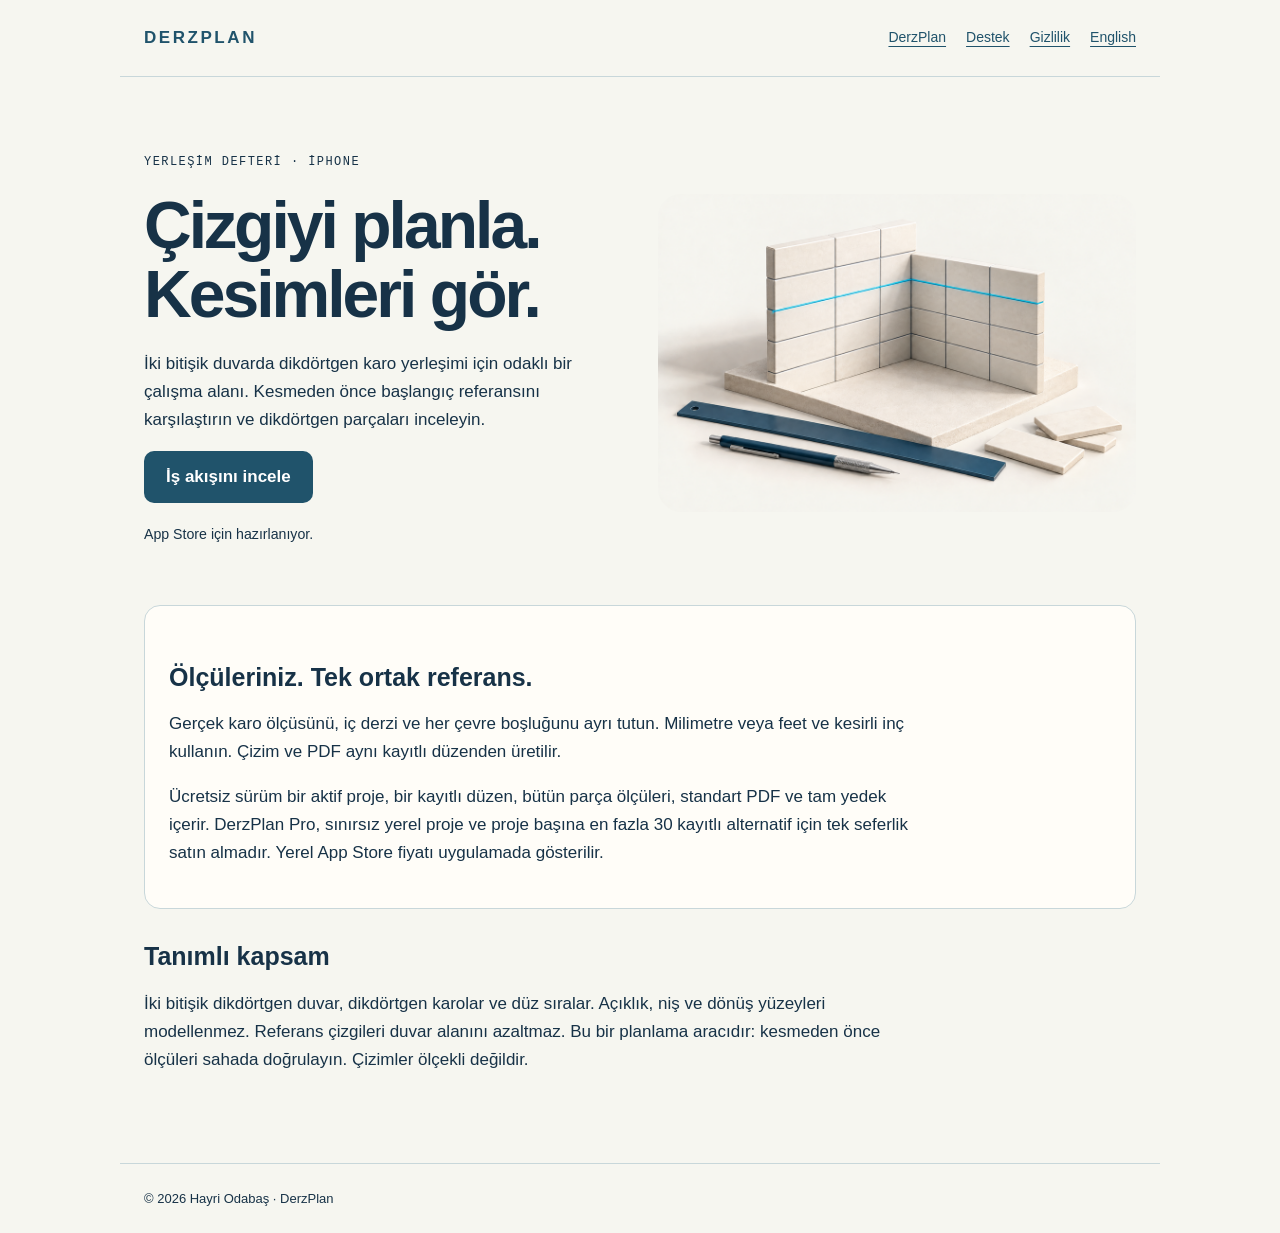
==== tr/index.html @ bc164eef "Publish DerzPlan support and privacy documentation" ====
<!doctype html><html lang="tr"><meta charset="utf-8"><meta name="viewport" content="width=device-width,initial-scale=1"><meta name="color-scheme" content="light dark"><title>Çizgiyi planla. Kesimleri gör. · DerzPlan</title><link rel="stylesheet" href="../style.css"><header><a class="brand" href="index.html">DERZPLAN</a><nav aria-label="Menu"><a href="index.html">DerzPlan</a><a href="support.html">Destek</a><a href="privacy.html">Gizlilik</a><a href="../index.html">English</a></nav></header><main><section class="hero"><div><p class="eyebrow">Yerleşim defteri · iPhone</p><h1>Çizgiyi planla.<br>Kesimleri gör.</h1><p>İki bitişik duvarda dikdörtgen karo yerleşimi için odaklı bir çalışma alanı. Kesmeden önce başlangıç referansını karşılaştırın ve dikdörtgen parçaları inceleyin.</p><a class="button" href="support.html">İş akışını incele</a><p><small>App Store için hazırlanıyor.</small></p></div><img src="../assets/welcome.png" alt="Ortak referans çizgisine sahip iki karo duvarın temsili modeli"></section><section class="scope"><h2>Ölçüleriniz. Tek ortak referans.</h2><p>Gerçek karo ölçüsünü, iç derzi ve her çevre boşluğunu ayrı tutun. Milimetre veya feet ve kesirli inç kullanın. Çizim ve PDF aynı kayıtlı düzenden üretilir.</p><p>Ücretsiz sürüm bir aktif proje, bir kayıtlı düzen, bütün parça ölçüleri, standart PDF ve tam yedek içerir. DerzPlan Pro, sınırsız yerel proje ve proje başına en fazla 30 kayıtlı alternatif için tek seferlik satın almadır. Yerel App Store fiyatı uygulamada gösterilir.</p></section><h2>Tanımlı kapsam</h2><p>İki bitişik dikdörtgen duvar, dikdörtgen karolar ve düz sıralar. Açıklık, niş ve dönüş yüzeyleri modellenmez. Referans çizgileri duvar alanını azaltmaz. Bu bir planlama aracıdır: kesmeden önce ölçüleri sahada doğrulayın. Çizimler ölçekli değildir.</p></main><footer>© 2026 Hayri Odabaş · DerzPlan</footer></html>
---- style.css ----
:root{color-scheme:light dark;--paper:#f6f6f0;--surface:#fffdf8;--ink:#173247;--line:#c8d7da;--blue:#20536b}*{box-sizing:border-box}body{margin:0;background:var(--paper);color:var(--ink);font:17px/1.65 -apple-system,BlinkMacSystemFont,'Segoe UI',sans-serif}a{color:var(--blue);text-underline-offset:4px}header,main,footer{max-width:1040px;margin:auto;padding:24px}header{display:flex;gap:24px;align-items:center;justify-content:space-between;border-bottom:1px solid var(--line)}.brand{font-weight:800;letter-spacing:.15em;text-decoration:none}nav{display:flex;gap:20px;flex-wrap:wrap;font-size:14px}h1{font-size:clamp(36px,6vw,66px);line-height:1.05;letter-spacing:-.045em;margin:20px 0}h2{font-size:25px;line-height:1.25;margin:32px 0 10px}p{max-width:740px}.eyebrow{font:12px/1.5 ui-monospace,monospace;letter-spacing:.12em;text-transform:uppercase}.hero{display:grid;grid-template-columns:1fr 1fr;gap:36px;align-items:center;padding:40px 0}.hero img{width:100%;height:auto;border-radius:24px}.button{display:inline-block;background:var(--blue);color:white;padding:12px 22px;border-radius:10px;text-decoration:none;font-weight:600}.scope{padding:24px;background:var(--surface);border:1px solid var(--line);border-radius:16px}details{border-bottom:1px solid var(--line);padding:20px 0;max-width:800px}summary{font-weight:700;cursor:pointer}footer{font-size:13px;border-top:1px solid var(--line);margin-top:48px}li{margin-bottom:8px}a:focus-visible,summary:focus-visible{outline:3px solid #2865de;outline-offset:6px}@media(max-width:680px){header{display:block}nav{margin-top:16px}.hero{grid-template-columns:1fr;gap:12px;padding-top:22px}.hero img{max-height:240px;object-fit:contain}}@media(prefers-color-scheme:dark){:root{--paper:#112029;--surface:#172c37;--ink:#e1eaf0;--blue:#9fcbd7;--line:#345362}.button{color:#10252e}}
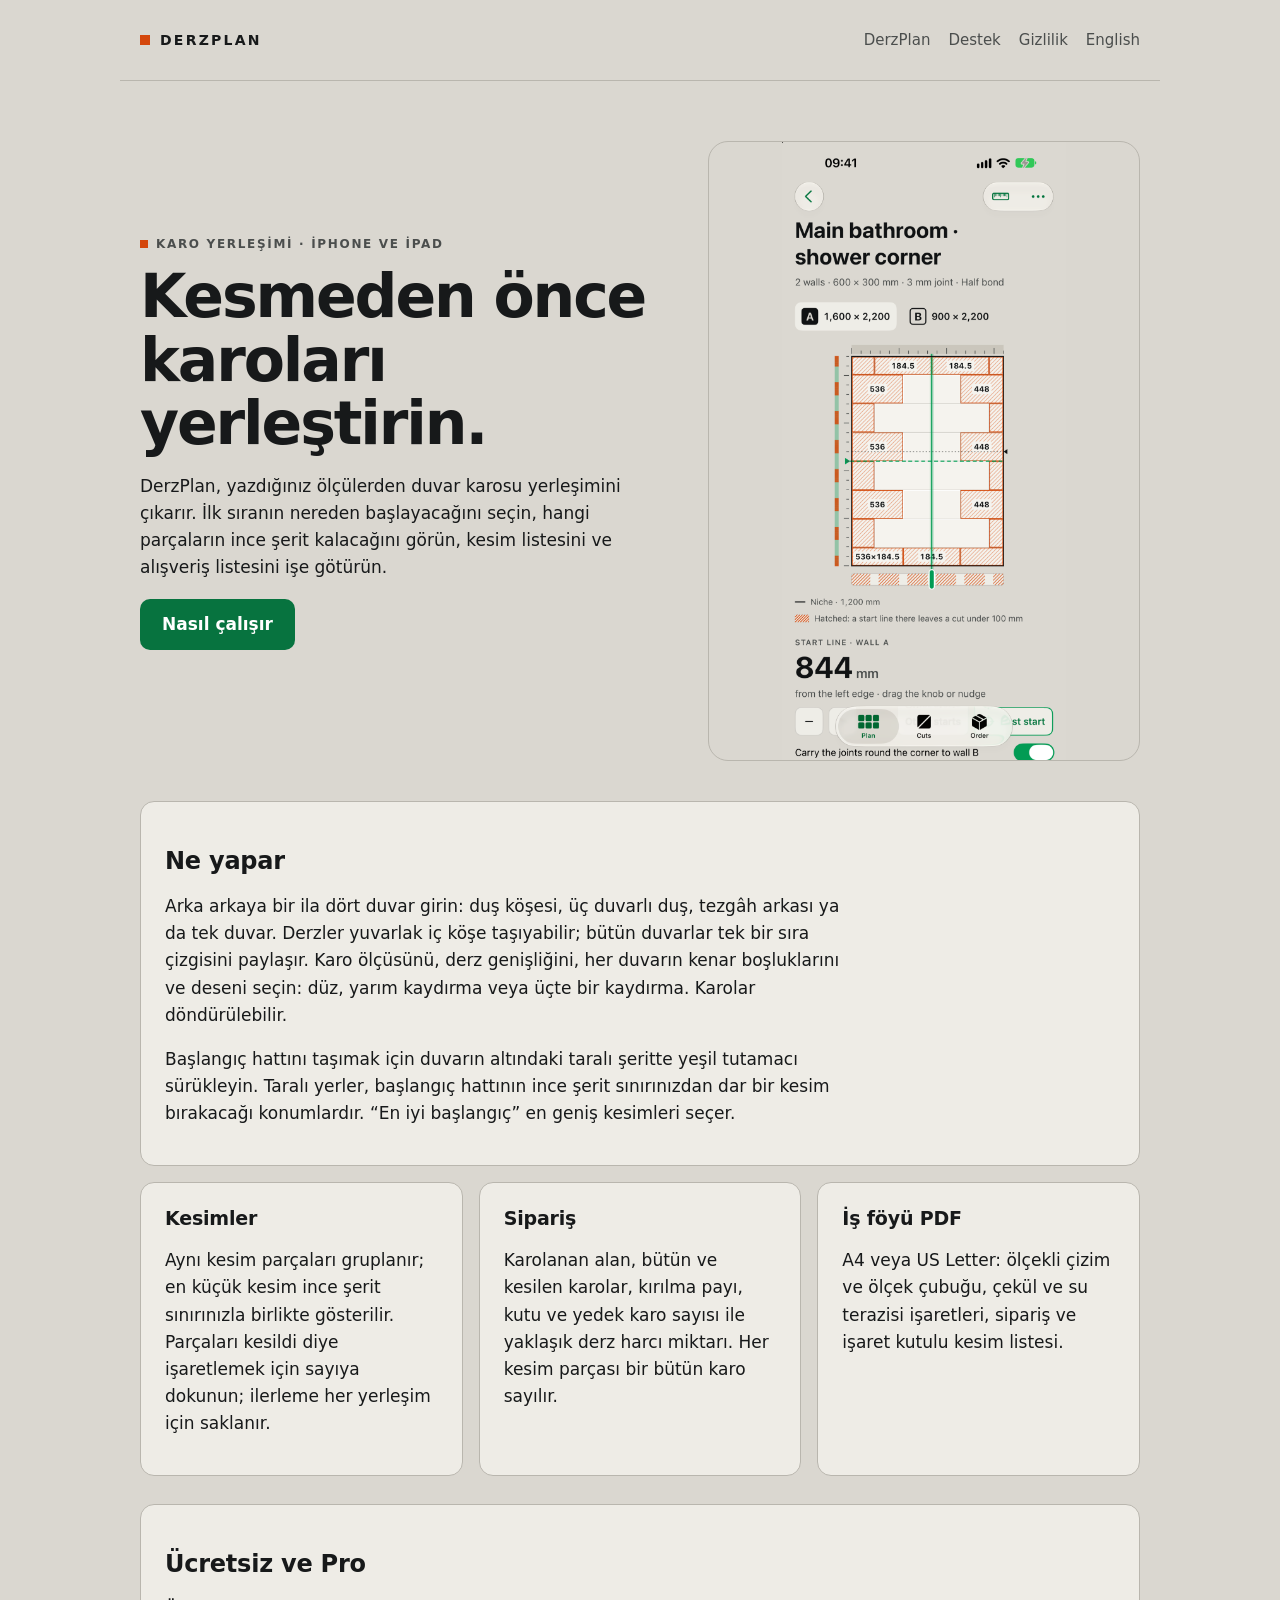
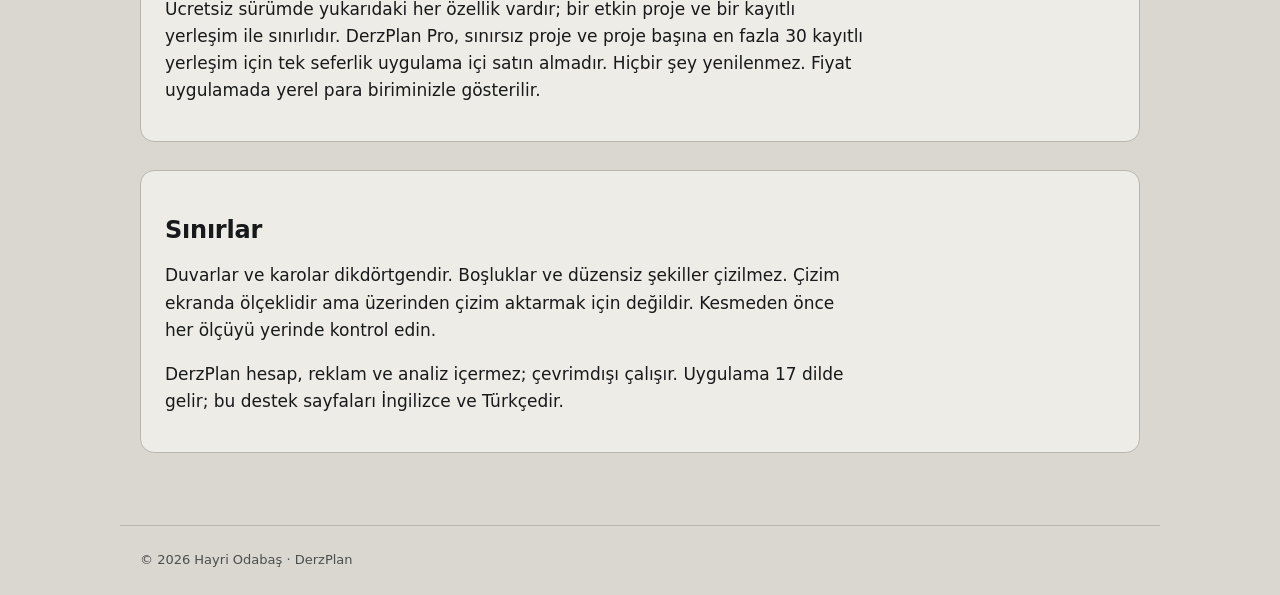
==== commit 22707096: "Rewrite support site for the recreated DerzPlan 1.0 New copy for the English and Turkish pages, conc" ====
--- a/tr/index.html
+++ b/tr/index.html
@@ -1 +1,32 @@
-<!doctype html><html lang="tr"><meta charset="utf-8"><meta name="viewport" content="width=device-width,initial-scale=1"><meta name="color-scheme" content="light dark"><title>Çizgiyi planla. Kesimleri gör. · DerzPlan</title><link rel="stylesheet" href="../style.css"><header><a class="brand" href="index.html">DERZPLAN</a><nav aria-label="Menu"><a href="index.html">DerzPlan</a><a href="support.html">Destek</a><a href="privacy.html">Gizlilik</a><a href="../index.html">English</a></nav></header><main><section class="hero"><div><p class="eyebrow">Yerleşim defteri · iPhone</p><h1>Çizgiyi planla.<br>Kesimleri gör.</h1><p>İki bitişik duvarda dikdörtgen karo yerleşimi için odaklı bir çalışma alanı. Kesmeden önce başlangıç referansını karşılaştırın ve dikdörtgen parçaları inceleyin.</p><a class="button" href="support.html">İş akışını incele</a><p><small>App Store için hazırlanıyor.</small></p></div><img src="../assets/welcome.png" alt="Ortak referans çizgisine sahip iki karo duvarın temsili modeli"></section><section class="scope"><h2>Ölçüleriniz. Tek ortak referans.</h2><p>Gerçek karo ölçüsünü, iç derzi ve her çevre boşluğunu ayrı tutun. Milimetre veya feet ve kesirli inç kullanın. Çizim ve PDF aynı kayıtlı düzenden üretilir.</p><p>Ücretsiz sürüm bir aktif proje, bir kayıtlı düzen, bütün parça ölçüleri, standart PDF ve tam yedek içerir. DerzPlan Pro, sınırsız yerel proje ve proje başına en fazla 30 kayıtlı alternatif için tek seferlik satın almadır. Yerel App Store fiyatı uygulamada gösterilir.</p></section><h2>Tanımlı kapsam</h2><p>İki bitişik dikdörtgen duvar, dikdörtgen karolar ve düz sıralar. Açıklık, niş ve dönüş yüzeyleri modellenmez. Referans çizgileri duvar alanını azaltmaz. Bu bir planlama aracıdır: kesmeden önce ölçüleri sahada doğrulayın. Çizimler ölçekli değildir.</p></main><footer>© 2026 Hayri Odabaş · DerzPlan</footer></html>+<!doctype html>
+<html lang="tr">
+<meta charset="utf-8">
+<meta name="viewport" content="width=device-width,initial-scale=1">
+<meta name="color-scheme" content="light dark">
+<title>DerzPlan · iPhone ve iPad için karo yerleşim planı</title>
+<link rel="icon" type="image/png" href="../assets/icon.png">
+<link rel="stylesheet" href="../style.css">
+<header><a class="brand" href="index.html">DERZPLAN</a><nav aria-label="Menü"><a href="index.html">DerzPlan</a><a href="support.html">Destek</a><a href="privacy.html">Gizlilik</a><a href="../index.html">English</a></nav></header>
+<main>
+<section class="hero"><div>
+<p class="eyebrow">Karo yerleşimi · iPhone ve iPad</p>
+<h1>Kesmeden önce karoları yerleştirin.</h1>
+<p>DerzPlan, yazdığınız ölçülerden duvar karosu yerleşimini çıkarır. İlk sıranın nereden başlayacağını seçin, hangi parçaların ince şerit kalacağını görün, kesim listesini ve alışveriş listesini işe götürün.</p>
+<p><a class="button" href="support.html">Nasıl çalışır</a></p>
+</div><img src="../assets/welcome.png" alt="DerzPlan plan ekranı: duvarın altında taralı bir şerit, yeşil başlangıç hattı tutamacı ve kenar karolarda kesim ölçüleri olan bir duş köşesi"></section>
+<section class="panel"><h2>Ne yapar</h2>
+<p>Arka arkaya bir ila dört duvar girin: duş köşesi, üç duvarlı duş, tezgâh arkası ya da tek duvar. Derzler yuvarlak iç köşe taşıyabilir; bütün duvarlar tek bir sıra çizgisini paylaşır. Karo ölçüsünü, derz genişliğini, her duvarın kenar boşluklarını ve deseni seçin: düz, yarım kaydırma veya üçte bir kaydırma. Karolar döndürülebilir.</p>
+<p>Başlangıç hattını taşımak için duvarın altındaki taralı şeritte yeşil tutamacı sürükleyin. Taralı yerler, başlangıç hattının ince şerit sınırınızdan dar bir kesim bırakacağı konumlardır. &ldquo;En iyi başlangıç&rdquo; en geniş kesimleri seçer.</p></section>
+<div class="grid">
+<section class="panel"><h2>Kesimler</h2><p>Aynı kesim parçaları gruplanır; en küçük kesim ince şerit sınırınızla birlikte gösterilir. Parçaları kesildi diye işaretlemek için sayıya dokunun; ilerleme her yerleşim için saklanır.</p></section>
+<section class="panel"><h2>Sipariş</h2><p>Karolanan alan, bütün ve kesilen karolar, kırılma payı, kutu ve yedek karo sayısı ile yaklaşık derz harcı miktarı. Her kesim parçası bir bütün karo sayılır.</p></section>
+<section class="panel"><h2>İş föyü PDF</h2><p>A4 veya US Letter: ölçekli çizim ve ölçek çubuğu, çekül ve su terazisi işaretleri, sipariş ve işaret kutulu kesim listesi.</p></section>
+</div>
+<section class="panel"><h2>Ücretsiz ve Pro</h2>
+<p>Ücretsiz sürümde yukarıdaki her özellik vardır; bir etkin proje ve bir kayıtlı yerleşim ile sınırlıdır. DerzPlan Pro, sınırsız proje ve proje başına en fazla 30 kayıtlı yerleşim için tek seferlik uygulama içi satın almadır. Hiçbir şey yenilenmez. Fiyat uygulamada yerel para biriminizle gösterilir.</p></section>
+<section class="panel"><h2>Sınırlar</h2>
+<p>Duvarlar ve karolar dikdörtgendir. Boşluklar ve düzensiz şekiller çizilmez. Çizim ekranda ölçeklidir ama üzerinden çizim aktarmak için değildir. Kesmeden önce her ölçüyü yerinde kontrol edin.</p>
+<p>DerzPlan hesap, reklam ve analiz içermez; çevrimdışı çalışır. Uygulama 17 dilde gelir; bu destek sayfaları İngilizce ve Türkçedir.</p></section>
+</main>
+<footer>© 2026 Hayri Odabaş · DerzPlan</footer>
+</html>
--- a/style.css
+++ b/style.css
@@ -1 +1,32 @@
-:root{color-scheme:light dark;--paper:#f6f6f0;--surface:#fffdf8;--ink:#173247;--line:#c8d7da;--blue:#20536b}*{box-sizing:border-box}body{margin:0;background:var(--paper);color:var(--ink);font:17px/1.65 -apple-system,BlinkMacSystemFont,'Segoe UI',sans-serif}a{color:var(--blue);text-underline-offset:4px}header,main,footer{max-width:1040px;margin:auto;padding:24px}header{display:flex;gap:24px;align-items:center;justify-content:space-between;border-bottom:1px solid var(--line)}.brand{font-weight:800;letter-spacing:.15em;text-decoration:none}nav{display:flex;gap:20px;flex-wrap:wrap;font-size:14px}h1{font-size:clamp(36px,6vw,66px);line-height:1.05;letter-spacing:-.045em;margin:20px 0}h2{font-size:25px;line-height:1.25;margin:32px 0 10px}p{max-width:740px}.eyebrow{font:12px/1.5 ui-monospace,monospace;letter-spacing:.12em;text-transform:uppercase}.hero{display:grid;grid-template-columns:1fr 1fr;gap:36px;align-items:center;padding:40px 0}.hero img{width:100%;height:auto;border-radius:24px}.button{display:inline-block;background:var(--blue);color:white;padding:12px 22px;border-radius:10px;text-decoration:none;font-weight:600}.scope{padding:24px;background:var(--surface);border:1px solid var(--line);border-radius:16px}details{border-bottom:1px solid var(--line);padding:20px 0;max-width:800px}summary{font-weight:700;cursor:pointer}footer{font-size:13px;border-top:1px solid var(--line);margin-top:48px}li{margin-bottom:8px}a:focus-visible,summary:focus-visible{outline:3px solid #2865de;outline-offset:6px}@media(max-width:680px){header{display:block}nav{margin-top:16px}.hero{grid-template-columns:1fr;gap:12px;padding-top:22px}.hero img{max-height:240px;object-fit:contain}}@media(prefers-color-scheme:dark){:root{--paper:#112029;--surface:#172c37;--ink:#e1eaf0;--blue:#9fcbd7;--line:#345362}.button{color:#10252e}}
+:root{color-scheme:light dark;--ground:#DAD7D0;--surface:#EEECE6;--ink:#17191A;--ink2:#4B4E4D;--accent:#07733F;--accent-ink:#fff;--cut:#D4470C;--line:#B9B6AE}
+@media(prefers-color-scheme:dark){:root{--ground:#131515;--surface:#1D2020;--ink:#EDECE7;--ink2:#A5A9A6;--accent:#3FE08A;--accent-ink:#0B1A12;--line:#343938}}
+*{box-sizing:border-box}
+body{margin:0;background:var(--ground);color:var(--ink);font:17px/1.6 -apple-system,BlinkMacSystemFont,"SF Pro Text","Helvetica Neue",system-ui,sans-serif}
+a{color:var(--accent);text-underline-offset:4px}
+header,main,footer{max-width:1040px;margin:auto;padding:24px 20px}
+header{display:flex;gap:20px;align-items:center;justify-content:space-between;border-bottom:1px solid var(--line)}
+.brand{display:inline-flex;align-items:center;gap:10px;font-weight:700;font-size:14px;letter-spacing:.16em;text-decoration:none;color:var(--ink)}
+.brand::before{content:"";width:10px;height:10px;background:var(--cut);display:inline-block}
+nav{display:flex;gap:18px;flex-wrap:wrap;font-size:15px}
+nav a{color:var(--ink2);text-decoration:none;padding:4px 0}
+nav a:hover{color:var(--accent);text-decoration:underline}
+h1{font-size:clamp(34px,6vw,60px);line-height:1.06;letter-spacing:-.035em;margin:12px 0 16px}
+h2{font-size:24px;line-height:1.25;letter-spacing:-.01em;margin:36px 0 10px}
+p{max-width:700px}
+.eyebrow{font-size:12px;font-weight:600;line-height:1.5;letter-spacing:.14em;text-transform:uppercase;color:var(--ink2);margin:0}
+.eyebrow::before{content:"";display:inline-block;width:8px;height:8px;background:var(--cut);margin-right:8px}
+.hero{display:grid;grid-template-columns:1.1fr .9fr;gap:40px;align-items:center;padding:36px 0 12px}
+.hero img{width:100%;height:auto;max-height:620px;object-fit:contain;object-position:top;border-radius:20px;border:1px solid var(--line)}
+.button{display:inline-block;background:var(--accent);color:var(--accent-ink);padding:12px 22px;border-radius:10px;text-decoration:none;font-weight:600}
+.button:hover{filter:brightness(1.08)}
+.panel{padding:8px 24px 20px;background:var(--surface);border:1px solid var(--line);border-radius:14px;margin-top:28px}
+.grid{display:grid;grid-template-columns:repeat(auto-fit,minmax(260px,1fr));gap:16px;margin-top:16px}
+.grid .panel{margin-top:0}
+.grid h2{font-size:19px;margin-top:16px}
+details{border-bottom:1px solid var(--line);padding:18px 0;max-width:800px}
+summary{font-weight:600;cursor:pointer}
+details p{margin:10px 0 0}
+li{margin-bottom:8px}
+footer{font-size:13px;color:var(--ink2);border-top:1px solid var(--line);margin-top:48px}
+a:focus-visible,summary:focus-visible,.button:focus-visible{outline:3px solid var(--accent);outline-offset:4px;border-radius:4px}
+@media(max-width:680px){header{display:block}nav{margin-top:14px}.hero{grid-template-columns:1fr;gap:24px;padding-top:22px}.hero img{max-height:480px}}
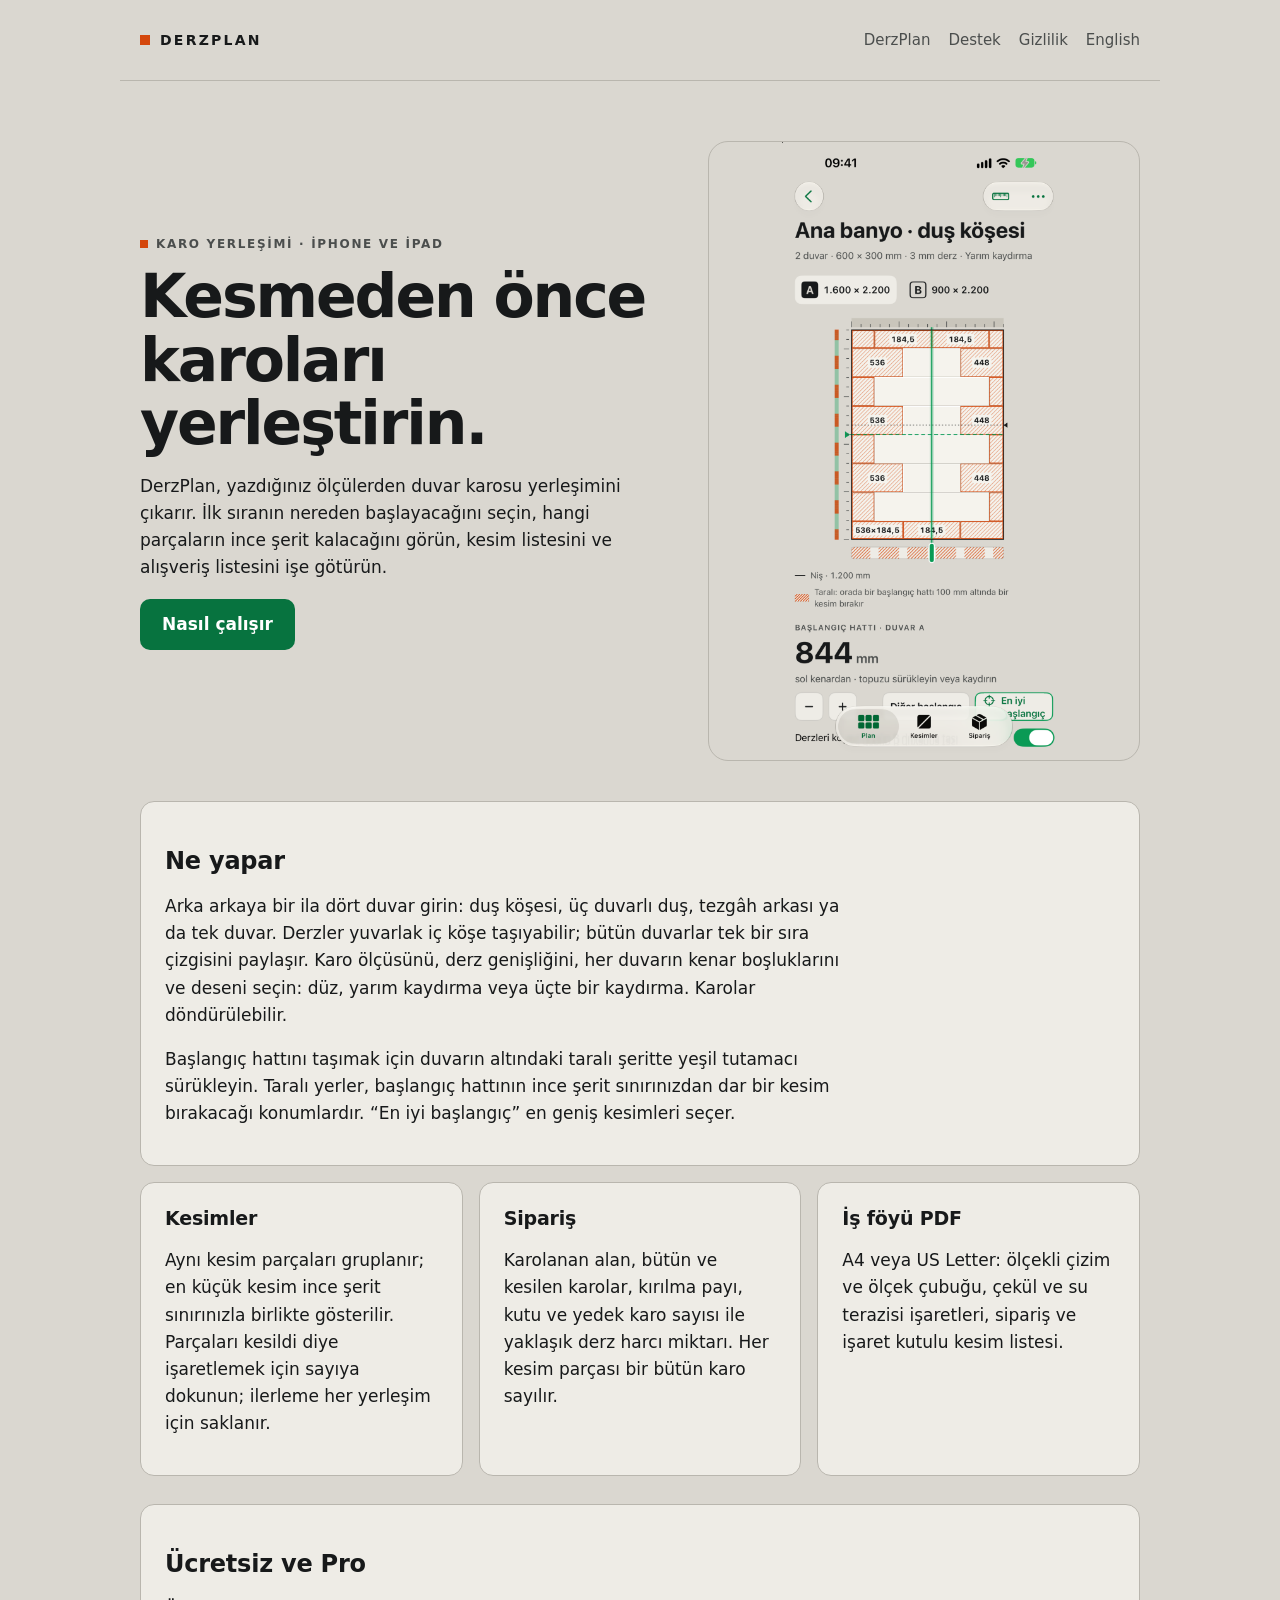
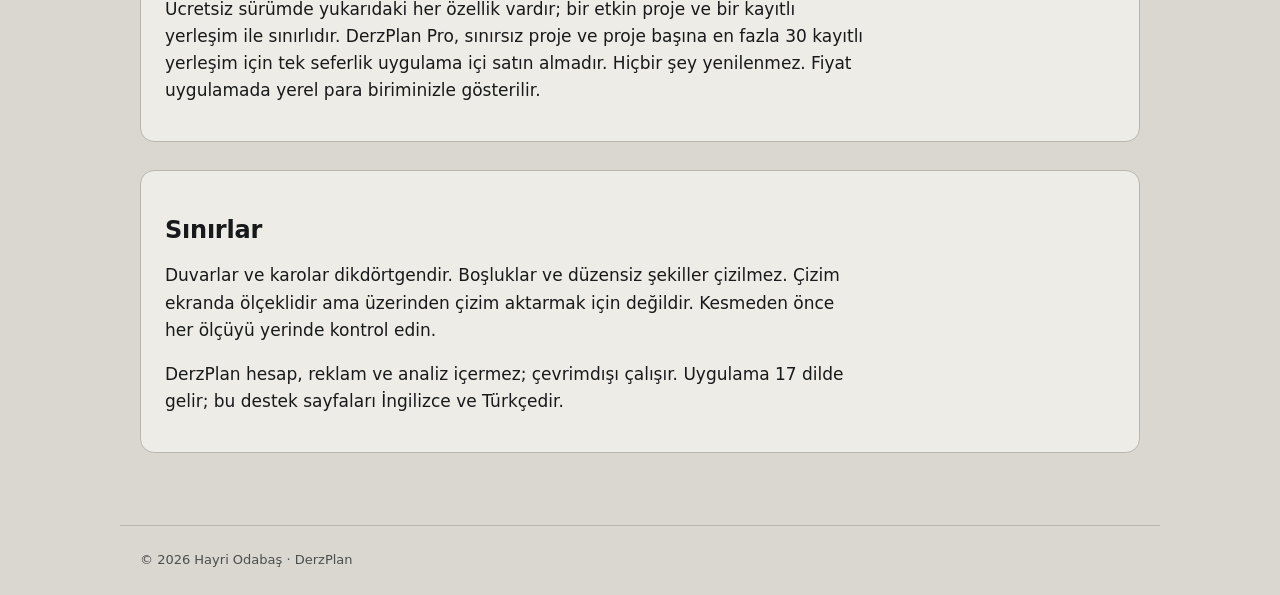
==== commit 98a5c3b7: "Turkish home page shows the Turkish app screen Co-Authored-By: Claude Opus 5.5 <noreply@anthropic.co" ====
--- a/tr/index.html
+++ b/tr/index.html
@@ -13,7 +13,7 @@
 <h1>Kesmeden önce karoları yerleştirin.</h1>
 <p>DerzPlan, yazdığınız ölçülerden duvar karosu yerleşimini çıkarır. İlk sıranın nereden başlayacağını seçin, hangi parçaların ince şerit kalacağını görün, kesim listesini ve alışveriş listesini işe götürün.</p>
 <p><a class="button" href="support.html">Nasıl çalışır</a></p>
-</div><img src="../assets/welcome.png" alt="DerzPlan plan ekranı: duvarın altında taralı bir şerit, yeşil başlangıç hattı tutamacı ve kenar karolarda kesim ölçüleri olan bir duş köşesi"></section>
+</div><img src="../assets/welcome-tr.png" alt="DerzPlan plan ekranı: duvarın altında taralı bir şerit, yeşil başlangıç hattı tutamacı ve kenar karolarda kesim ölçüleri olan bir duş köşesi"></section>
 <section class="panel"><h2>Ne yapar</h2>
 <p>Arka arkaya bir ila dört duvar girin: duş köşesi, üç duvarlı duş, tezgâh arkası ya da tek duvar. Derzler yuvarlak iç köşe taşıyabilir; bütün duvarlar tek bir sıra çizgisini paylaşır. Karo ölçüsünü, derz genişliğini, her duvarın kenar boşluklarını ve deseni seçin: düz, yarım kaydırma veya üçte bir kaydırma. Karolar döndürülebilir.</p>
 <p>Başlangıç hattını taşımak için duvarın altındaki taralı şeritte yeşil tutamacı sürükleyin. Taralı yerler, başlangıç hattının ince şerit sınırınızdan dar bir kesim bırakacağı konumlardır. &ldquo;En iyi başlangıç&rdquo; en geniş kesimleri seçer.</p></section>
